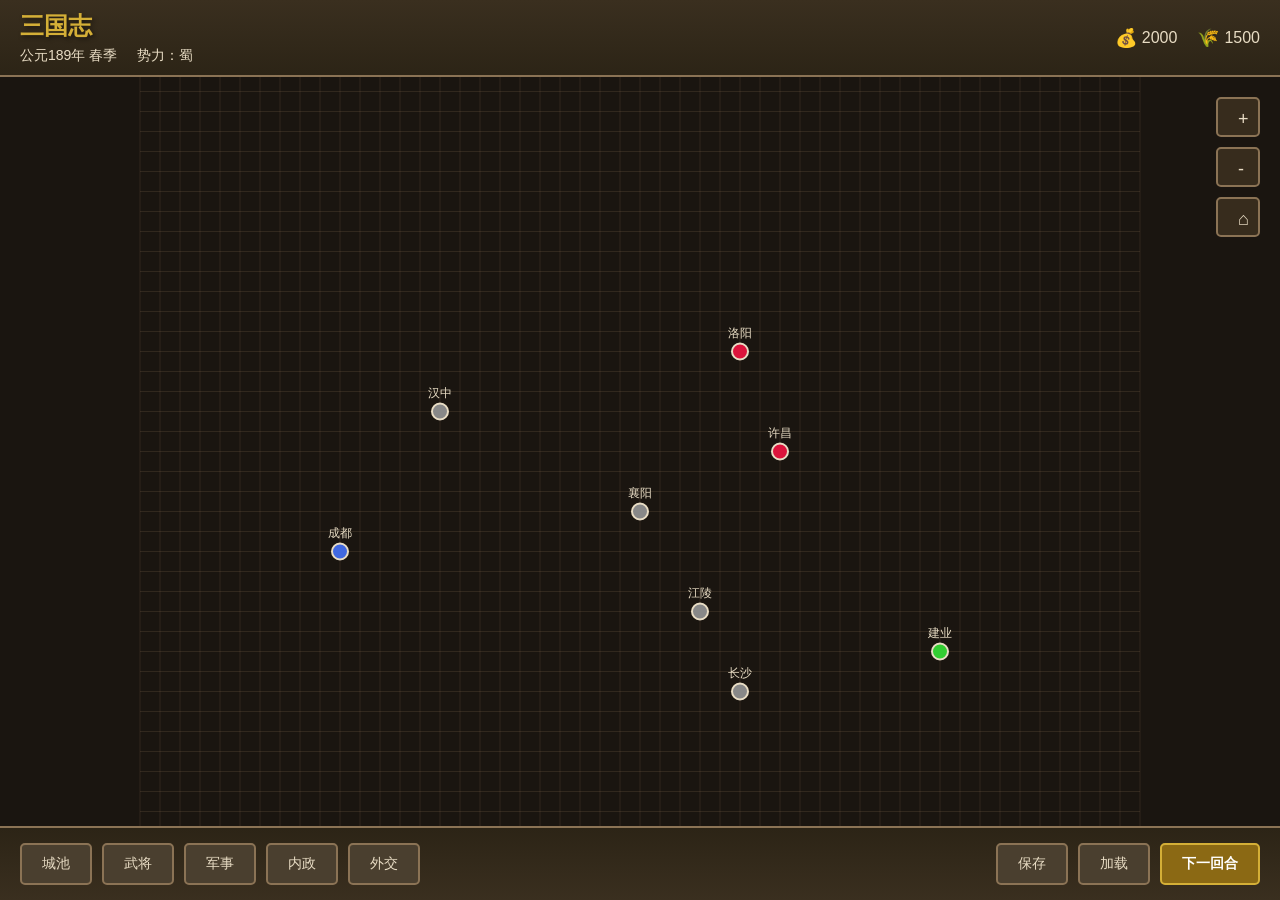
==== index.html @ b976c0b7 "init" ====
<!DOCTYPE html>
<html lang="zh-CN">
<head>
    <meta charset="UTF-8">
    <meta name="viewport" content="width=device-width, initial-scale=1.0">
    <title>三国志策略游戏</title>
    <link rel="stylesheet" href="css/style.css">
</head>
<body>
    <!-- 顶部信息栏 -->
    <header id="game-header">
        <div class="header-left">
            <h1>三国志</h1>
            <div class="game-info">
                <span id="current-date">公元189年 春季</span>
                <span id="player-faction">势力：蜀</span>
            </div>
        </div>
        <div class="header-right">
            <div class="resource-info">
                <span class="resource">
                    <span class="resource-icon">💰</span>
                    <span id="gold">1000</span>
                </span>
                <span class="resource">
                    <span class="resource-icon">🌾</span>
                    <span id="food">1000</span>
                </span>
            </div>
        </div>
    </header>

    <!-- 地图容器 -->
    <main id="game-container">
        <canvas id="game-map"></canvas>
        
        <!-- 地图控制按钮 -->
        <div id="map-controls">
            <button id="zoom-in" title="放大">+</button>
            <button id="zoom-out" title="缩小">-</button>
            <button id="reset-view" title="重置视图">⌂</button>
        </div>

        <!-- 信息面板 -->
        <div id="info-panel" class="panel hidden">
            <div class="panel-header">
                <h3 id="panel-title">信息</h3>
                <button class="close-btn">×</button>
            </div>
            <div class="panel-content" id="panel-content">
                <!-- 动态内容 -->
            </div>
        </div>
    </main>

    <!-- 底部控制栏 -->
    <footer id="game-footer">
        <div class="control-buttons">
            <button id="btn-cities">城池</button>
            <button id="btn-generals">武将</button>
            <button id="btn-military">军事</button>
            <button id="btn-internal">内政</button>
            <button id="btn-diplomacy">外交</button>
        </div>
        <div class="game-controls">
            <button id="btn-save">保存</button>
            <button id="btn-load">加载</button>
            <button id="btn-next-turn" class="primary">下一回合</button>
        </div>
    </footer>

    <!-- 加载提示 -->
    <div id="loading" class="hidden">
        <div class="loading-content">
            <div class="spinner"></div>
            <p>加载中...</p>
        </div>
    </div>

    <!-- JavaScript模块 -->
    <script type="module" src="js/main.js"></script>
</body>
</html>
---- css/style.css ----
/* 全局样式 */
* {
    margin: 0;
    padding: 0;
    box-sizing: border-box;
}

body {
    font-family: "Microsoft YaHei", "SimHei", Arial, sans-serif;
    background-color: #2c2416;
    color: #e8dcc4;
    overflow: hidden;
    height: 100vh;
    display: flex;
    flex-direction: column;
}

/* 顶部信息栏 */
#game-header {
    background: linear-gradient(to bottom, #3a2f1f, #2c2416);
    border-bottom: 2px solid #8b7355;
    padding: 10px 20px;
    display: flex;
    justify-content: space-between;
    align-items: center;
    box-shadow: 0 2px 10px rgba(0, 0, 0, 0.5);
}

#game-header h1 {
    font-size: 24px;
    color: #d4af37;
    text-shadow: 2px 2px 4px rgba(0, 0, 0, 0.5);
    margin-bottom: 5px;
}

.game-info {
    display: flex;
    gap: 20px;
    font-size: 14px;
}

.resource-info {
    display: flex;
    gap: 20px;
    font-size: 16px;
}

.resource {
    display: flex;
    align-items: center;
    gap: 5px;
}

.resource-icon {
    font-size: 18px;
}

/* 地图容器 */
#game-container {
    flex: 1;
    position: relative;
    overflow: hidden;
    background-color: #1a1510;
}

#game-map {
    width: 100%;
    height: 100%;
    cursor: grab;
}

#game-map:active {
    cursor: grabbing;
}

/* 地图控制按钮 */
#map-controls {
    position: absolute;
    top: 20px;
    right: 20px;
    display: flex;
    flex-direction: column;
    gap: 10px;
}

#map-controls button {
    width: 40px;
    height: 40px;
    background-color: rgba(58, 47, 31, 0.9);
    border: 2px solid #8b7355;
    border-radius: 5px;
    color: #e8dcc4;
    font-size: 18px;
    cursor: pointer;
    transition: all 0.2s;
}

#map-controls button:hover {
    background-color: #4a3f2f;
    transform: scale(1.1);
}

/* 信息面板 */
.panel {
    position: absolute;
    top: 20px;
    left: 20px;
    width: 350px;
    max-height: 80%;
    background-color: rgba(42, 36, 22, 0.95);
    border: 3px solid #8b7355;
    border-radius: 8px;
    box-shadow: 0 4px 20px rgba(0, 0, 0, 0.7);
    overflow: hidden;
    transition: all 0.3s;
}

.panel.hidden {
    display: none;
}

.panel-header {
    background: linear-gradient(to bottom, #4a3f2f, #3a2f1f);
    padding: 12px 15px;
    display: flex;
    justify-content: space-between;
    align-items: center;
    border-bottom: 2px solid #8b7355;
}

.panel-header h3 {
    color: #d4af37;
    font-size: 18px;
}

.close-btn {
    background: none;
    border: none;
    color: #e8dcc4;
    font-size: 24px;
    cursor: pointer;
    padding: 0;
    width: 30px;
    height: 30px;
    display: flex;
    align-items: center;
    justify-content: center;
    border-radius: 50%;
    transition: all 0.2s;
}

.close-btn:hover {
    background-color: rgba(139, 115, 85, 0.3);
    color: #d4af37;
}

.panel-content {
    padding: 15px;
    max-height: calc(80vh - 100px);
    overflow-y: auto;
}

.panel-content::-webkit-scrollbar {
    width: 8px;
}

.panel-content::-webkit-scrollbar-track {
    background: rgba(42, 36, 22, 0.3);
}

.panel-content::-webkit-scrollbar-thumb {
    background: #8b7355;
    border-radius: 4px;
}

/* 底部控制栏 */
#game-footer {
    background: linear-gradient(to top, #3a2f1f, #2c2416);
    border-top: 2px solid #8b7355;
    padding: 15px 20px;
    display: flex;
    justify-content: space-between;
    align-items: center;
    box-shadow: 0 -2px 10px rgba(0, 0, 0, 0.5);
}

.control-buttons,
.game-controls {
    display: flex;
    gap: 10px;
}

button {
    padding: 10px 20px;
    background-color: #4a3f2f;
    border: 2px solid #8b7355;
    border-radius: 5px;
    color: #e8dcc4;
    font-size: 14px;
    cursor: pointer;
    transition: all 0.2s;
    font-family: inherit;
}

button:hover {
    background-color: #5a4f3f;
    border-color: #9b8365;
    transform: translateY(-2px);
}

button:active {
    transform: translateY(0);
}

button.primary {
    background-color: #8b6914;
    border-color: #d4af37;
    color: #fff;
    font-weight: bold;
}

button.primary:hover {
    background-color: #a07c1a;
}

button:disabled {
    background-color: #3a2f1f;
    border-color: #5a4f3f;
    color: #6a5f4f;
    cursor: not-allowed;
    transform: none;
}

/* 加载提示 */
#loading {
    position: fixed;
    top: 0;
    left: 0;
    width: 100%;
    height: 100%;
    background-color: rgba(28, 21, 16, 0.9);
    display: flex;
    align-items: center;
    justify-content: center;
    z-index: 9999;
}

#loading.hidden {
    display: none;
}

.loading-content {
    text-align: center;
}

.spinner {
    width: 50px;
    height: 50px;
    border: 4px solid rgba(212, 175, 55, 0.3);
    border-top: 4px solid #d4af37;
    border-radius: 50%;
    animation: spin 1s linear infinite;
    margin: 0 auto 20px;
}

@keyframes spin {
    0% { transform: rotate(0deg); }
    100% { transform: rotate(360deg); }
}

/* 信息项样式 */
.info-item {
    margin-bottom: 10px;
    padding: 8px;
    background-color: rgba(58, 47, 31, 0.5);
    border-radius: 4px;
}

.info-label {
    color: #d4af37;
    font-weight: bold;
    margin-right: 10px;
}

.info-value {
    color: #e8dcc4;
}

/* 响应式设计 */
@media (max-width: 768px) {
    #game-header {
        flex-direction: column;
        gap: 10px;
    }

    #game-footer {
        flex-direction: column;
        gap: 10px;
    }

    .control-buttons {
        flex-wrap: wrap;
        justify-content: center;
    }

    .panel {
        width: 90%;
        left: 5%;
    }
}
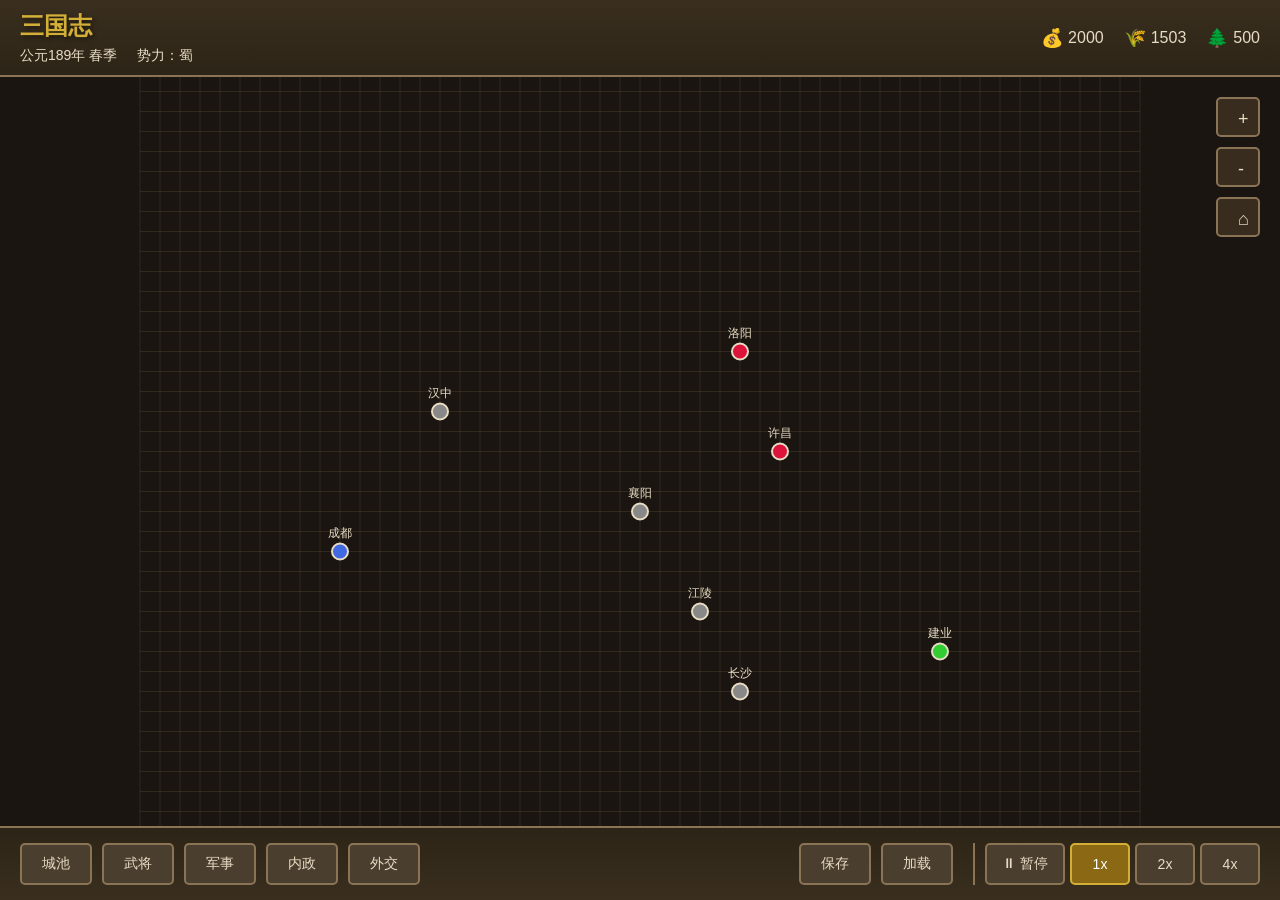
==== commit 107ca304: "地图+城市" ====
--- a/index.html
+++ b/index.html
@@ -25,6 +25,10 @@
                 <span class="resource">
                     <span class="resource-icon">🌾</span>
                     <span id="food">1000</span>
+                </span>
+                <span class="resource">
+                    <span class="resource-icon">🌲</span>
+                    <span id="wood">500</span>
                 </span>
             </div>
         </div>
@@ -65,7 +69,12 @@
         <div class="game-controls">
             <button id="btn-save">保存</button>
             <button id="btn-load">加载</button>
-            <button id="btn-next-turn" class="primary">下一回合</button>
+            <div class="time-controls">
+                <button id="btn-pause" class="time-btn">⏸ 暂停</button>
+                <button id="btn-speed-1x" class="time-btn active">1x</button>
+                <button id="btn-speed-2x" class="time-btn">2x</button>
+                <button id="btn-speed-4x" class="time-btn">4x</button>
+            </div>
         </div>
     </footer>
 
--- a/css/style.css
+++ b/css/style.css
@@ -188,6 +188,26 @@
 .game-controls {
     display: flex;
     gap: 10px;
+    align-items: center;
+}
+
+.time-controls {
+    display: flex;
+    gap: 5px;
+    margin-left: 10px;
+    padding-left: 10px;
+    border-left: 2px solid #8b7355;
+}
+
+.time-btn {
+    padding: 10px 15px;
+    min-width: 60px;
+}
+
+.time-btn.active {
+    background-color: #8b6914;
+    border-color: #d4af37;
+    color: #fff;
 }
 
 button {
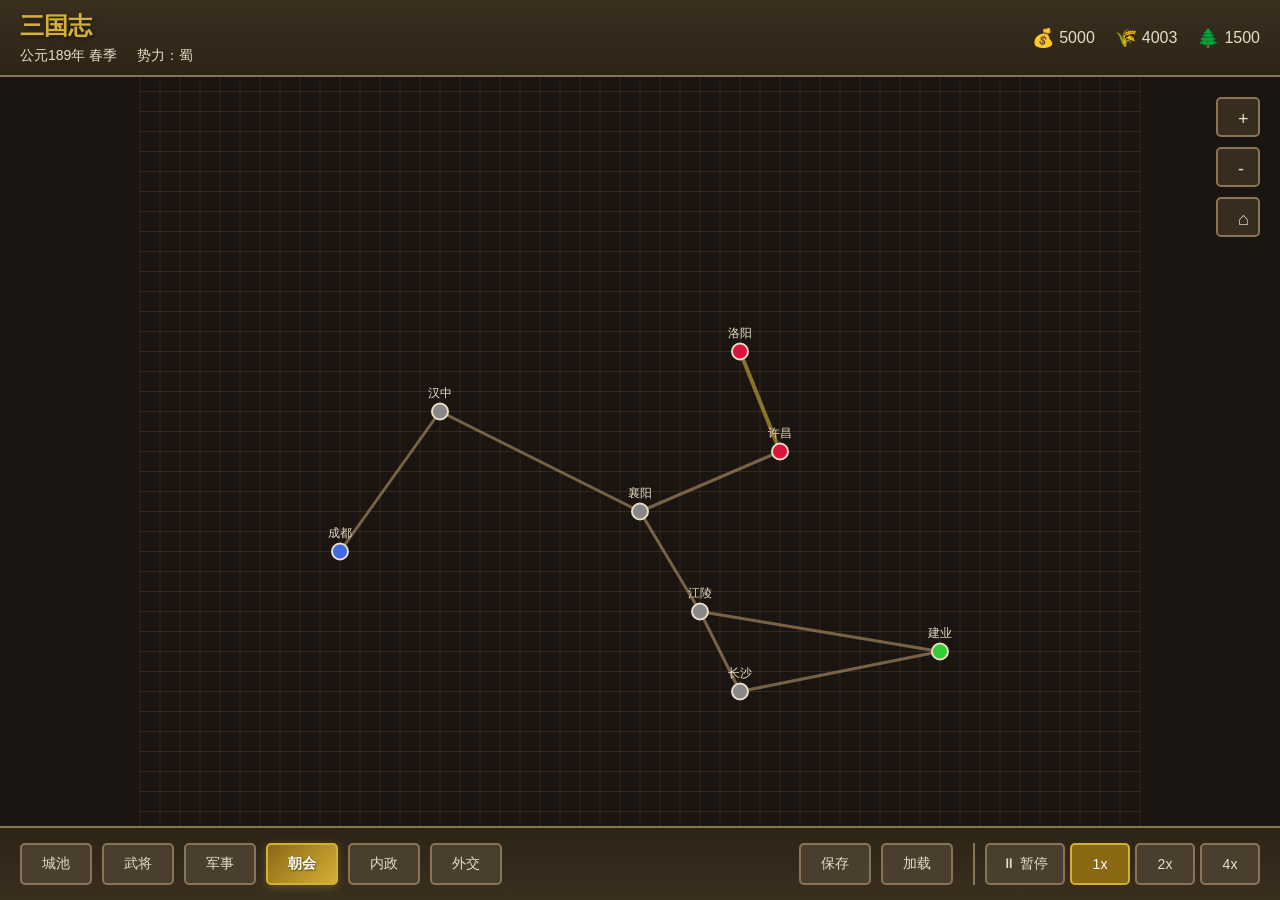
==== commit 319c0baa: "增加了朝会系统" ====
--- a/index.html
+++ b/index.html
@@ -63,6 +63,7 @@
             <button id="btn-cities">城池</button>
             <button id="btn-generals">武将</button>
             <button id="btn-military">军事</button>
+            <button id="btn-court">朝会</button>
             <button id="btn-internal">内政</button>
             <button id="btn-diplomacy">外交</button>
         </div>
--- a/css/style.css
+++ b/css/style.css
@@ -328,3 +328,124 @@
         left: 5%;
     }
 }
+
+/* 军事面板样式 */
+.military-panel {
+    padding: 10px;
+}
+
+.army-list {
+    display: flex;
+    flex-direction: column;
+    gap: 10px;
+    margin-bottom: 20px;
+    max-height: 200px;
+    overflow-y: auto;
+}
+
+.army-item {
+    padding: 10px;
+    background-color: rgba(58, 47, 31, 0.6);
+    border: 1px solid #8b7355;
+    border-radius: 5px;
+}
+
+.recruit-section {
+    margin-top: 20px;
+}
+
+.recruit-form {
+    display: flex;
+    flex-direction: column;
+    gap: 10px;
+}
+
+.recruit-form label {
+    color: #d4af37;
+    font-weight: bold;
+    margin-top: 10px;
+}
+
+.recruit-form select,
+.recruit-form input {
+    padding: 8px;
+    background-color: rgba(58, 47, 31, 0.6);
+    border: 1px solid #8b7355;
+    border-radius: 4px;
+    color: #e8dcc4;
+    font-size: 14px;
+}
+
+.cost-info {
+    padding: 10px;
+    background-color: rgba(139, 115, 85, 0.2);
+    border-left: 3px solid #d4af37;
+    margin: 10px 0;
+}
+
+/* 朝会系统样式 */
+.court-meeting {
+    padding: 10px;
+}
+
+.court-event-item {
+    animation: fadeIn 0.5s ease-in;
+}
+
+@keyframes fadeIn {
+    from {
+        opacity: 0;
+        transform: translateY(-10px);
+    }
+    to {
+        opacity: 1;
+        transform: translateY(0);
+    }
+}
+
+.court-option-btn {
+    transition: all 0.3s ease;
+}
+
+.court-option-btn:hover {
+    background: rgba(212, 175, 55, 0.4) !important;
+    border-color: #f4d47f !important;
+    transform: translateX(5px);
+}
+
+.court-option-btn:active {
+    transform: translateX(5px) scale(0.98);
+}
+
+/* 朝会按钮特殊样式 */
+#btn-court {
+    background: linear-gradient(135deg, #8b6914 0%, #d4af37 100%);
+    border-color: #d4af37;
+    color: #fff;
+    font-weight: bold;
+    text-shadow: 1px 1px 2px rgba(0, 0, 0, 0.5);
+    box-shadow: 0 2px 8px rgba(212, 175, 55, 0.3);
+}
+
+#btn-court:hover {
+    background: linear-gradient(135deg, #a07c1a 0%, #f4d47f 100%);
+    box-shadow: 0 4px 12px rgba(212, 175, 55, 0.5);
+}
+
+.action-btn {
+    width: 100%;
+    margin-top: 10px;
+    padding: 12px;
+    background: linear-gradient(to bottom, #8b6914, #6a5214);
+    border: 2px solid #d4af37;
+    color: white;
+    font-weight: bold;
+    cursor: pointer;
+    transition: all 0.3s;
+}
+
+.action-btn:hover {
+    background: linear-gradient(to bottom, #a07c1a, #8b6914);
+    transform: translateY(-2px);
+    box-shadow: 0 4px 12px rgba(212, 175, 55, 0.4);
+}
